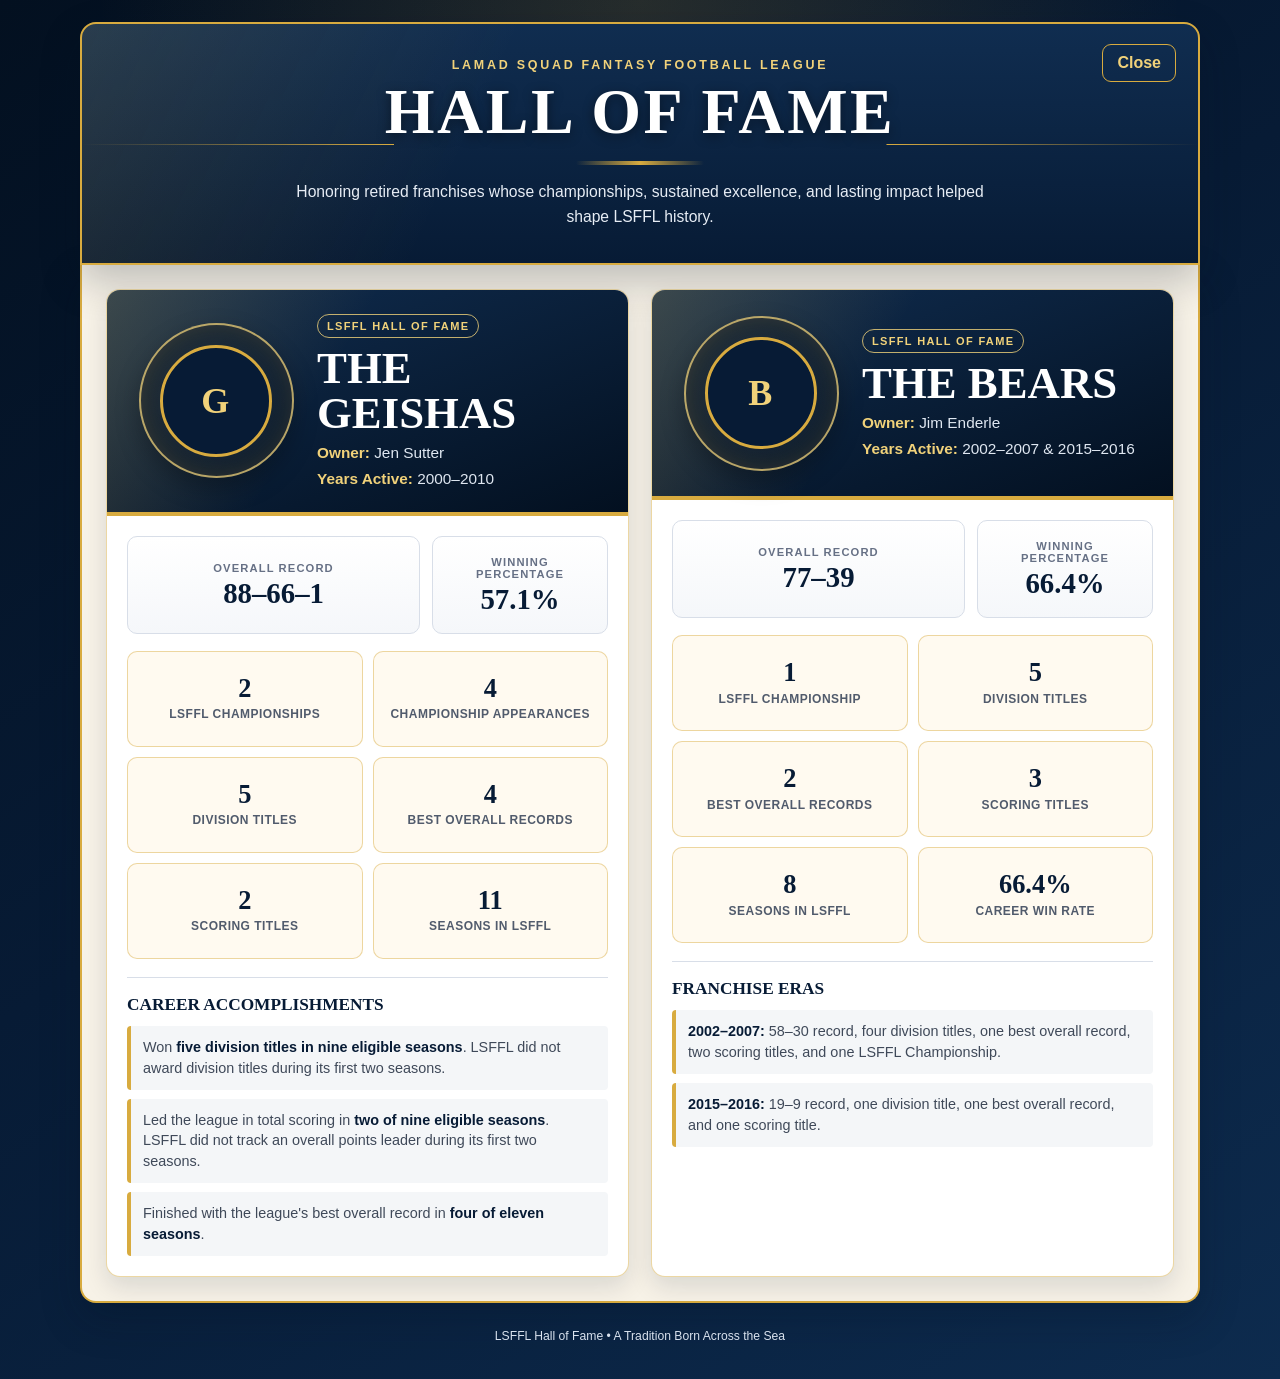
==== hall-of-fame.html @ a7449b53 "Create hall-of-fame.html" ====
<!DOCTYPE html>
<html lang="en">
<head>
  <meta charset="UTF-8">
  <meta name="viewport" content="width=device-width, initial-scale=1.0">

  <title>LSFFL Hall of Fame</title>

  <style>
    :root {
      --navy: #071b35;
      --navy-light: #102d50;
      --navy-dark: #031020;
      --gold: #d8ab3f;
      --gold-light: #f1d27a;
      --cream: #f7f2e7;
      --white: #ffffff;
      --text: #172033;
      --muted: #667085;
      --border: rgba(216, 171, 63, 0.48);
      --shadow: 0 16px 40px rgba(3, 16, 32, 0.24);
    }

    * {
      box-sizing: border-box;
    }

    html {
      scroll-behavior: smooth;
    }

    body {
      margin: 0;
      min-height: 100vh;
      color: var(--text);
      font-family: Arial, Helvetica, sans-serif;
      background:
        radial-gradient(circle at top, rgba(216, 171, 63, 0.16), transparent 34rem),
        linear-gradient(145deg, var(--navy-dark), var(--navy) 45%, #0d2b4e);
    }

    button,
    a {
      font: inherit;
    }

    .page-shell {
      width: min(1120px, calc(100% - 28px));
      margin: 0 auto;
      padding: 22px 0 34px;
    }

    .close-button {
      position: absolute;
      top: 20px;
      right: 22px;
      z-index: 2;
      border: 1px solid var(--gold);
      border-radius: 9px;
      padding: 9px 14px;
      background: transparent;
      color: var(--gold-light);
      font-weight: 700;
      cursor: pointer;
    }

    .close-button:hover {
      color: var(--navy-dark);
      background: var(--gold-light);
    }

    .hof-header {
      position: relative;
      overflow: hidden;
      padding: 34px 24px;
      text-align: center;
      color: var(--white);
      border: 2px solid var(--gold);
      border-radius: 16px 16px 0 0;
      background:
        linear-gradient(115deg, rgba(216, 171, 63, 0.13), transparent 36%),
        linear-gradient(180deg, var(--navy-light), var(--navy));
      box-shadow: var(--shadow);
    }

    .hof-header::before,
    .hof-header::after {
      content: "";
      position: absolute;
      top: 50%;
      width: 28%;
      height: 1px;
      background: linear-gradient(90deg, transparent, var(--gold));
    }

    .hof-header::before {
      left: 0;
    }

    .hof-header::after {
      right: 0;
      transform: rotate(180deg);
    }

    .eyebrow {
      margin: 0 0 8px;
      color: var(--gold-light);
      font-size: 0.78rem;
      font-weight: 800;
      letter-spacing: 0.22em;
      text-transform: uppercase;
    }

    .hof-header h1 {
      margin: 0;
      font-family: Georgia, "Times New Roman", serif;
      font-size: clamp(2rem, 6vw, 4rem);
      line-height: 1;
      letter-spacing: 0.04em;
      text-transform: uppercase;
      text-shadow: 0 3px 12px rgba(0, 0, 0, 0.45);
    }

    .header-rule {
      width: 128px;
      height: 4px;
      margin: 17px auto 14px;
      border-radius: 999px;
      background: linear-gradient(90deg, transparent, var(--gold), transparent);
    }

    .hof-header p:last-child {
      max-width: 700px;
      margin: 0 auto;
      color: #e7edf5;
      font-size: 0.98rem;
      line-height: 1.6;
    }

    .hof-content {
      padding: 24px;
      border-right: 2px solid var(--gold);
      border-bottom: 2px solid var(--gold);
      border-left: 2px solid var(--gold);
      border-radius: 0 0 16px 16px;
      background: var(--cream);
      box-shadow: var(--shadow);
    }

    .inductee-grid {
      display: grid;
      grid-template-columns: repeat(2, minmax(0, 1fr));
      gap: 22px;
    }

    .inductee-card {
      overflow: hidden;
      border: 1px solid var(--border);
      border-radius: 14px;
      background: var(--white);
      box-shadow: 0 10px 24px rgba(7, 27, 53, 0.12);
    }

    .team-banner {
      position: relative;
      min-height: 210px;
      display: grid;
      grid-template-columns: 170px minmax(0, 1fr);
      align-items: center;
      gap: 16px;
      padding: 24px;
      color: var(--white);
      background:
        linear-gradient(120deg, rgba(216, 171, 63, 0.22), transparent 42%),
        linear-gradient(160deg, var(--navy-light), var(--navy-dark));
      border-bottom: 4px solid var(--gold);
    }

    .helmet-wrap {
      position: relative;
      width: 155px;
      height: 155px;
      display: grid;
      place-items: center;
      margin: 0 auto;
      border: 2px solid rgba(241, 210, 122, 0.75);
      border-radius: 50%;
      background:
        radial-gradient(circle, rgba(255, 255, 255, 0.12), rgba(255, 255, 255, 0.025) 65%),
        rgba(3, 16, 32, 0.55);
      box-shadow:
        inset 0 0 26px rgba(216, 171, 63, 0.18),
        0 10px 24px rgba(0, 0, 0, 0.28);
    }

    .team-helmet {
      display: block;
      width: 132px;
      height: 132px;
      object-fit: contain;
      filter: drop-shadow(0 8px 8px rgba(0, 0, 0, 0.42));
    }

    .helmet-fallback {
      display: none;
      width: 112px;
      height: 112px;
      place-items: center;
      border: 3px solid var(--gold);
      border-radius: 50%;
      color: var(--gold-light);
      font-family: Georgia, "Times New Roman", serif;
      font-size: 2.25rem;
      font-weight: 900;
      letter-spacing: 0.04em;
      background: var(--navy);
    }

    .team-heading {
      min-width: 0;
    }

    .inducted-label {
      display: inline-block;
      margin-bottom: 8px;
      padding: 5px 9px;
      border: 1px solid rgba(241, 210, 122, 0.8);
      border-radius: 999px;
      color: var(--gold-light);
      font-size: 0.69rem;
      font-weight: 800;
      letter-spacing: 0.12em;
      text-transform: uppercase;
    }

    .team-heading h2 {
      margin: 0;
      color: var(--white);
      font-family: Georgia, "Times New Roman", serif;
      font-size: clamp(1.85rem, 4vw, 2.8rem);
      line-height: 1;
      text-transform: uppercase;
    }

    .owner-line,
    .years-line {
      margin: 8px 0 0;
      color: #dfe7f1;
      font-size: 0.96rem;
    }

    .owner-line strong,
    .years-line strong {
      color: var(--gold-light);
    }

    .card-body {
      padding: 20px;
    }

    .stat-highlight {
      display: grid;
      grid-template-columns: 1.25fr 0.75fr;
      gap: 12px;
      margin-bottom: 17px;
    }

    .record-box,
    .percentage-box {
      min-height: 98px;
      display: grid;
      align-content: center;
      padding: 14px;
      text-align: center;
      border: 1px solid #d8dee8;
      border-radius: 10px;
      background: linear-gradient(180deg, #ffffff, #f5f7fa);
    }

    .stat-label {
      display: block;
      margin-bottom: 5px;
      color: var(--muted);
      font-size: 0.7rem;
      font-weight: 800;
      letter-spacing: 0.1em;
      text-transform: uppercase;
    }

    .record-number,
    .percentage-number {
      display: block;
      color: var(--navy);
      font-family: Georgia, "Times New Roman", serif;
      font-size: 1.8rem;
      font-weight: 900;
      line-height: 1;
    }

    .achievement-grid {
      display: grid;
      grid-template-columns: repeat(2, minmax(0, 1fr));
      gap: 10px;
      margin: 0;
    }

    .achievement {
      min-height: 96px;
      display: grid;
      align-content: center;
      padding: 13px 11px;
      text-align: center;
      border: 1px solid rgba(216, 171, 63, 0.46);
      border-radius: 10px;
      background: #fffaf0;
    }

    .achievement strong {
      display: block;
      color: var(--navy);
      font-family: Georgia, "Times New Roman", serif;
      font-size: 1.65rem;
      line-height: 1;
    }

    .achievement span {
      display: block;
      margin-top: 6px;
      color: #515b6c;
      font-size: 0.75rem;
      font-weight: 800;
      line-height: 1.3;
      letter-spacing: 0.04em;
      text-transform: uppercase;
    }

    .era-section {
      margin-top: 18px;
      padding-top: 17px;
      border-top: 1px solid #d8dee8;
    }

    .era-section h3 {
      margin: 0 0 11px;
      color: var(--navy);
      font-family: Georgia, "Times New Roman", serif;
      font-size: 1.08rem;
      text-transform: uppercase;
    }

    .era-list {
      display: grid;
      gap: 9px;
    }

    .era-row {
      padding: 11px 12px;
      border-left: 4px solid var(--gold);
      border-radius: 4px;
      color: #3f4959;
      font-size: 0.9rem;
      line-height: 1.45;
      background: #f4f6f8;
    }

    .era-row strong {
      color: var(--navy);
    }

    .footer-note {
      margin: 24px 0 0;
      text-align: center;
      color: #d9e2ee;
      font-size: 0.76rem;
      line-height: 1.5;
    }

    @media (max-width: 860px) {
      .inductee-grid {
        grid-template-columns: 1fr;
      }
    }

    @media (max-width: 560px) {
      .page-shell {
        width: min(100% - 16px, 1120px);
        padding-top: 10px;
      }

      .hof-header,
      .hof-content {
        padding-right: 14px;
        padding-left: 14px;
      }

      .close-button {
        top: 12px;
        right: 12px;
        padding: 8px 10px;
      }

      .team-banner {
        grid-template-columns: 1fr;
        text-align: center;
      }

      .stat-highlight {
        grid-template-columns: 1fr;
      }

      .achievement-grid {
        grid-template-columns: 1fr 1fr;
      }
    }

    @media (max-width: 390px) {
      .achievement-grid {
        grid-template-columns: 1fr;
      }
    }

    @media print {
      body {
        background: var(--white);
      }

      .page-shell {
        width: 100%;
        padding: 0;
      }

      .hof-header,
      .hof-content {
        box-shadow: none;
      }

      .inductee-card {
        break-inside: avoid;
        box-shadow: none;
      }
    }
  </style>
</head>

<body>
  <main class="page-shell">

    <header class="hof-header">
      <button class="close-button" type="button" onclick="window.close()">Close</button>
      <p class="eyebrow">Lamad Squad Fantasy Football League</p>
      <h1>Hall of Fame</h1>
      <div class="header-rule"></div>
      <p>
        Honoring retired franchises whose championships, sustained excellence,
        and lasting impact helped shape LSFFL history.
      </p>
    </header>

    <section class="hof-content" aria-label="LSFFL Hall of Fame inductees">
      <div class="inductee-grid">

        <!-- =========================================================
             THE GEISHAS
             Upload the Geishas helmet to:
             images/hall-of-fame/geishas.png
             ========================================================= -->
        <article class="inductee-card">
          <div class="team-banner">
            <div class="helmet-wrap">
              <img
                class="team-helmet"
                src="images/hall-of-fame/geishas.png"
                alt="The Geishas helmet"
                onerror="showHelmetFallback(this)"
              >
              <div class="helmet-fallback" aria-label="Geishas helmet placeholder">
                G
              </div>
            </div>

            <div class="team-heading">
              <span class="inducted-label">LSFFL Hall of Fame</span>
              <h2>The Geishas</h2>
              <p class="owner-line"><strong>Owner:</strong> Jen Sutter</p>
              <p class="years-line"><strong>Years Active:</strong> 2000–2010</p>
            </div>
          </div>

          <div class="card-body">
            <div class="stat-highlight">
              <div class="record-box">
                <span class="stat-label">Overall Record</span>
                <span class="record-number">88–66–1</span>
              </div>

              <div class="percentage-box">
                <span class="stat-label">Winning Percentage</span>
                <span class="percentage-number">57.1%</span>
              </div>
            </div>

            <div class="achievement-grid">
              <div class="achievement">
                <strong>2</strong>
                <span>LSFFL Championships</span>
              </div>

              <div class="achievement">
                <strong>4</strong>
                <span>Championship Appearances</span>
              </div>

              <div class="achievement">
                <strong>5</strong>
                <span>Division Titles</span>
              </div>

              <div class="achievement">
                <strong>4</strong>
                <span>Best Overall Records</span>
              </div>

              <div class="achievement">
                <strong>2</strong>
                <span>Scoring Titles</span>
              </div>

              <div class="achievement">
                <strong>11</strong>
                <span>Seasons in LSFFL</span>
              </div>
            </div>

            <div class="era-section">
              <h3>Career Accomplishments</h3>
              <div class="era-list">
                <div class="era-row">
                  Won <strong>five division titles in nine eligible seasons</strong>.
                  LSFFL did not award division titles during its first two seasons.
                </div>

                <div class="era-row">
                  Led the league in total scoring in
                  <strong>two of nine eligible seasons</strong>.
                  LSFFL did not track an overall points leader during its first two seasons.
                </div>

                <div class="era-row">
                  Finished with the league's best overall record in
                  <strong>four of eleven seasons</strong>.
                </div>
              </div>
            </div>
          </div>
        </article>

        <!-- =========================================================
             THE BEARS
             Upload the Bears helmet to:
             images/hall-of-fame/bears.png
             ========================================================= -->
        <article class="inductee-card">
          <div class="team-banner">
            <div class="helmet-wrap">
              <img
                class="team-helmet"
                src="images/hall-of-fame/bears.png"
                alt="The Bears helmet"
                onerror="showHelmetFallback(this)"
              >
              <div class="helmet-fallback" aria-label="Bears helmet placeholder">
                B
              </div>
            </div>

            <div class="team-heading">
              <span class="inducted-label">LSFFL Hall of Fame</span>
              <h2>The Bears</h2>
              <p class="owner-line"><strong>Owner:</strong> Jim Enderle</p>
              <p class="years-line"><strong>Years Active:</strong> 2002–2007 &amp; 2015–2016</p>
            </div>
          </div>

          <div class="card-body">
            <div class="stat-highlight">
              <div class="record-box">
                <span class="stat-label">Overall Record</span>
                <span class="record-number">77–39</span>
              </div>

              <div class="percentage-box">
                <span class="stat-label">Winning Percentage</span>
                <span class="percentage-number">66.4%</span>
              </div>
            </div>

            <div class="achievement-grid">
              <div class="achievement">
                <strong>1</strong>
                <span>LSFFL Championship</span>
              </div>

              <div class="achievement">
                <strong>5</strong>
                <span>Division Titles</span>
              </div>

              <div class="achievement">
                <strong>2</strong>
                <span>Best Overall Records</span>
              </div>

              <div class="achievement">
                <strong>3</strong>
                <span>Scoring Titles</span>
              </div>

              <div class="achievement">
                <strong>8</strong>
                <span>Seasons in LSFFL</span>
              </div>

              <div class="achievement">
                <strong>66.4%</strong>
                <span>Career Win Rate</span>
              </div>
            </div>

            <div class="era-section">
              <h3>Franchise Eras</h3>
              <div class="era-list">
                <div class="era-row">
                  <strong>2002–2007:</strong> 58–30 record, four division titles,
                  one best overall record, two scoring titles, and one LSFFL Championship.
                </div>

                <div class="era-row">
                  <strong>2015–2016:</strong> 19–9 record, one division title,
                  one best overall record, and one scoring title.
                </div>
              </div>
            </div>
          </div>
        </article>

      </div>
    </section>

    <p class="footer-note">
      LSFFL Hall of Fame &bull; A Tradition Born Across the Sea
    </p>
  </main>

  <script>
    function showHelmetFallback(image) {
      image.style.display = "none";

      const fallback = image.nextElementSibling;
      if (fallback) {
        fallback.style.display = "grid";
      }
    }
  </script>
</body>
</html>
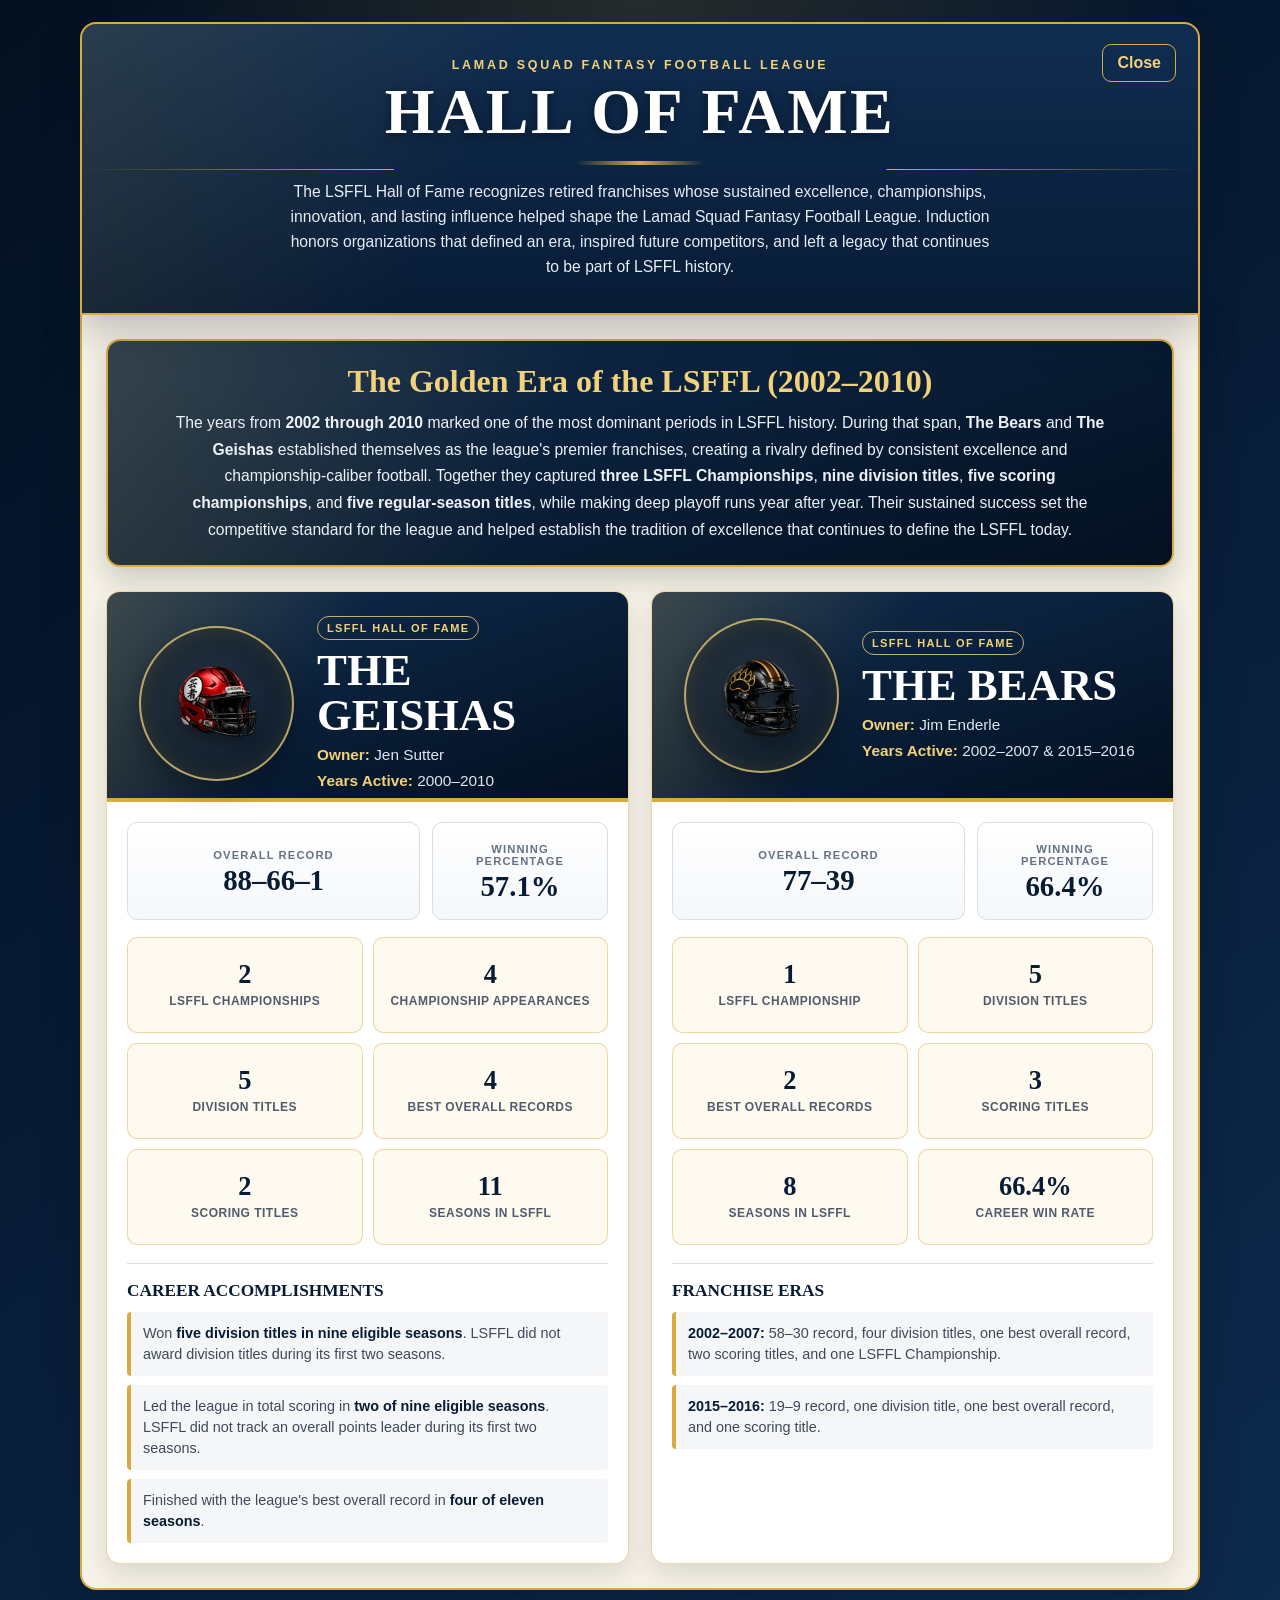
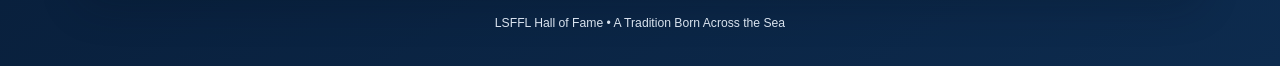
==== commit 82ca40d3: "Update hall-of-fame.html" ====
--- a/hall-of-fame.html
+++ b/hall-of-fame.html
@@ -147,6 +147,36 @@
       box-shadow: var(--shadow);
     }
 
+    .golden-era {
+      margin: 0 0 24px;
+      padding: 22px 24px;
+      border: 2px solid var(--gold);
+      border-radius: 14px;
+      color: var(--white);
+      background:
+        linear-gradient(115deg, rgba(216, 171, 63, 0.18), transparent 42%),
+        linear-gradient(160deg, var(--navy-light), var(--navy-dark));
+      box-shadow: 0 12px 26px rgba(3, 16, 32, 0.18);
+    }
+
+    .golden-era h2 {
+      margin: 0 0 10px;
+      color: var(--gold-light);
+      font-family: Georgia, "Times New Roman", serif;
+      font-size: clamp(1.45rem, 3vw, 2rem);
+      line-height: 1.15;
+      text-align: center;
+    }
+
+    .golden-era p {
+      max-width: 940px;
+      margin: 0 auto;
+      color: #edf2f8;
+      font-size: 0.98rem;
+      line-height: 1.7;
+      text-align: center;
+    }
+
     .inductee-grid {
       display: grid;
       grid-template-columns: repeat(2, minmax(0, 1fr));
@@ -163,6 +193,7 @@
 
     .team-banner {
       position: relative;
+      height: 210px;
       min-height: 210px;
       display: grid;
       grid-template-columns: 170px minmax(0, 1fr);
@@ -400,6 +431,8 @@
       }
 
       .team-banner {
+        height: auto;
+        min-height: 0;
         grid-template-columns: 1fr;
         text-align: center;
       }
@@ -451,12 +484,32 @@
       <h1>Hall of Fame</h1>
       <div class="header-rule"></div>
       <p>
-        Honoring retired franchises whose championships, sustained excellence,
-        and lasting impact helped shape LSFFL history.
+        The LSFFL Hall of Fame recognizes retired franchises whose sustained excellence,
+        championships, innovation, and lasting influence helped shape the Lamad Squad
+        Fantasy Football League. Induction honors organizations that defined an era,
+        inspired future competitors, and left a legacy that continues to be part of
+        LSFFL history.
       </p>
     </header>
 
     <section class="hof-content" aria-label="LSFFL Hall of Fame inductees">
+      <section class="golden-era" aria-labelledby="golden-era-title">
+        <h2 id="golden-era-title">The Golden Era of the LSFFL (2002–2010)</h2>
+        <p>
+          The years from <strong>2002 through 2010</strong> marked one of the most dominant
+          periods in LSFFL history. During that span, <strong>The Bears</strong> and
+          <strong>The Geishas</strong> established themselves as the league's premier
+          franchises, creating a rivalry defined by consistent excellence and
+          championship-caliber football. Together they captured
+          <strong>three LSFFL Championships</strong>, <strong>nine division titles</strong>,
+          <strong>five scoring championships</strong>, and
+          <strong>five regular-season titles</strong>, while making deep playoff runs year
+          after year. Their sustained success set the competitive standard for the league
+          and helped establish the tradition of excellence that continues to define the
+          LSFFL today.
+        </p>
+      </section>
+
       <div class="inductee-grid">
 
         <!-- =========================================================
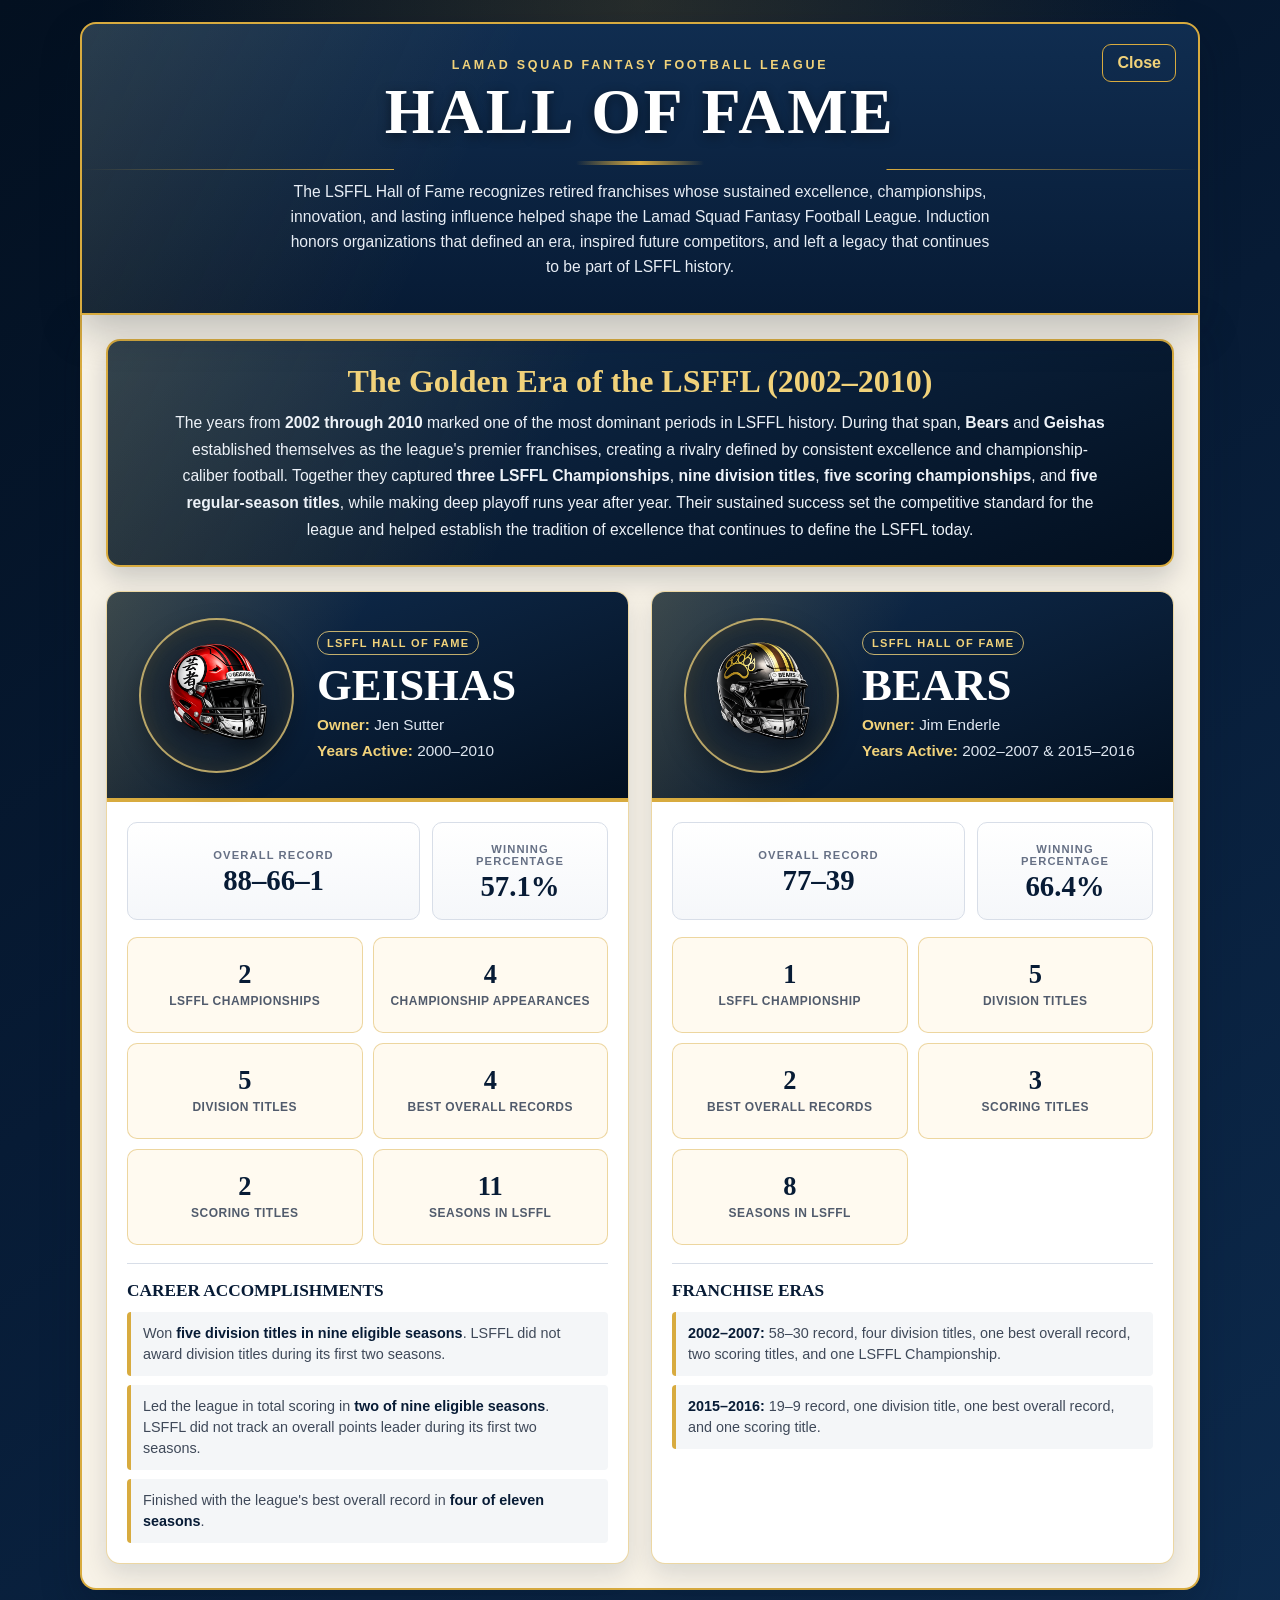
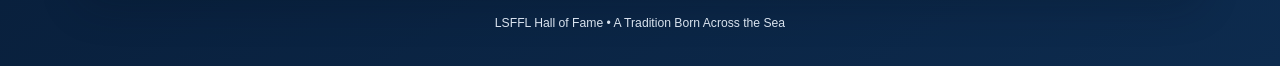
==== commit 5784783c: "Update hall-of-fame.html" ====
--- a/hall-of-fame.html
+++ b/hall-of-fame.html
@@ -497,8 +497,8 @@
         <h2 id="golden-era-title">The Golden Era of the LSFFL (2002–2010)</h2>
         <p>
           The years from <strong>2002 through 2010</strong> marked one of the most dominant
-          periods in LSFFL history. During that span, <strong>The Bears</strong> and
-          <strong>The Geishas</strong> established themselves as the league's premier
+          periods in LSFFL history. During that span, <strong>Bears</strong> and
+          <strong>Geishas</strong> established themselves as the league's premier
           franchises, creating a rivalry defined by consistent excellence and
           championship-caliber football. Together they captured
           <strong>three LSFFL Championships</strong>, <strong>nine division titles</strong>,
@@ -513,7 +513,7 @@
       <div class="inductee-grid">
 
         <!-- =========================================================
-             THE GEISHAS
+             GEISHAS
              Upload the Geishas helmet to:
              images/hall-of-fame/geishas.png
              ========================================================= -->
@@ -523,7 +523,7 @@
               <img
                 class="team-helmet"
                 src="images/hall-of-fame/geishas.png"
-                alt="The Geishas helmet"
+                alt="Geishas helmet"
                 onerror="showHelmetFallback(this)"
               >
               <div class="helmet-fallback" aria-label="Geishas helmet placeholder">
@@ -533,7 +533,7 @@
 
             <div class="team-heading">
               <span class="inducted-label">LSFFL Hall of Fame</span>
-              <h2>The Geishas</h2>
+              <h2>Geishas</h2>
               <p class="owner-line"><strong>Owner:</strong> Jen Sutter</p>
               <p class="years-line"><strong>Years Active:</strong> 2000–2010</p>
             </div>
@@ -608,7 +608,7 @@
         </article>
 
         <!-- =========================================================
-             THE BEARS
+             BEARS
              Upload the Bears helmet to:
              images/hall-of-fame/bears.png
              ========================================================= -->
@@ -618,7 +618,7 @@
               <img
                 class="team-helmet"
                 src="images/hall-of-fame/bears.png"
-                alt="The Bears helmet"
+                alt="Bears helmet"
                 onerror="showHelmetFallback(this)"
               >
               <div class="helmet-fallback" aria-label="Bears helmet placeholder">
@@ -628,7 +628,7 @@
 
             <div class="team-heading">
               <span class="inducted-label">LSFFL Hall of Fame</span>
-              <h2>The Bears</h2>
+              <h2>Bears</h2>
               <p class="owner-line"><strong>Owner:</strong> Jim Enderle</p>
               <p class="years-line"><strong>Years Active:</strong> 2002–2007 &amp; 2015–2016</p>
             </div>
@@ -673,10 +673,6 @@
                 <span>Seasons in LSFFL</span>
               </div>
 
-              <div class="achievement">
-                <strong>66.4%</strong>
-                <span>Career Win Rate</span>
-              </div>
             </div>
 
             <div class="era-section">
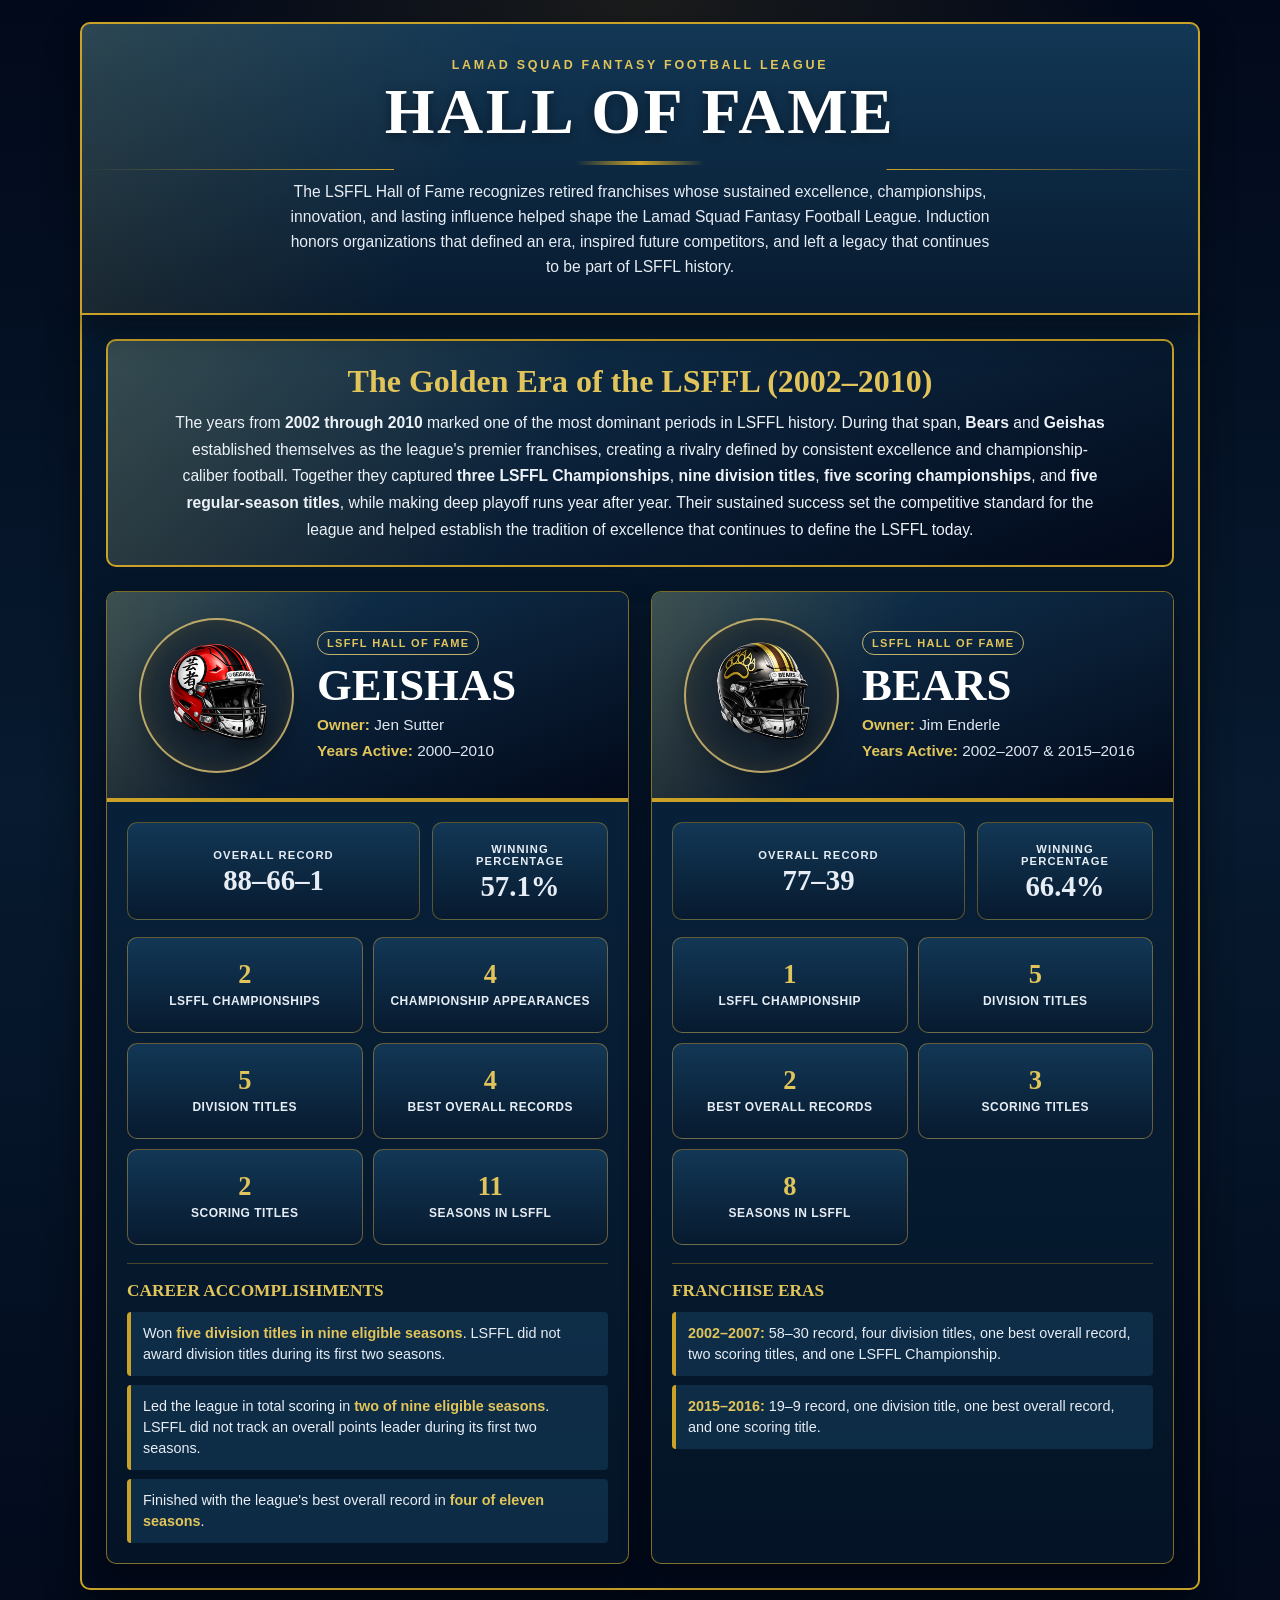
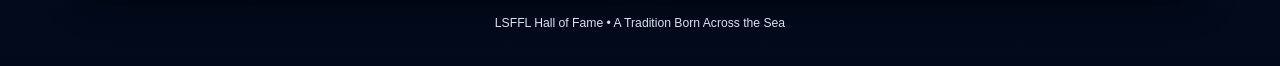
==== commit f91f8a59: "Update hall-of-fame.html" ====
--- a/hall-of-fame.html
+++ b/hall-of-fame.html
@@ -8,17 +8,19 @@
 
   <style>
     :root {
-      --navy: #071b35;
-      --navy-light: #102d50;
-      --navy-dark: #031020;
-      --gold: #d8ab3f;
-      --gold-light: #f1d27a;
-      --cream: #f7f2e7;
+      --navy: #071a2f;
+      --navy-light: #123755;
+      --navy-dark: #02091a;
+      --gold: #c9a227;
+      --gold-light: #e1c45a;
+      --cream: #071a2f;
       --white: #ffffff;
-      --text: #172033;
-      --muted: #667085;
-      --border: rgba(216, 171, 63, 0.48);
-      --shadow: 0 16px 40px rgba(3, 16, 32, 0.24);
+      --text: #f7f3e8;
+      --muted: #aebdcd;
+      --border: rgba(201, 162, 39, 0.56);
+      --shadow:
+        0 14px 34px rgba(0, 0, 0, 0.42),
+        inset 0 0 24px rgba(255, 255, 255, 0.018);
     }
 
     * {
@@ -35,8 +37,8 @@
       color: var(--text);
       font-family: Arial, Helvetica, sans-serif;
       background:
-        radial-gradient(circle at top, rgba(216, 171, 63, 0.16), transparent 34rem),
-        linear-gradient(145deg, var(--navy-dark), var(--navy) 45%, #0d2b4e);
+        radial-gradient(circle at top, rgba(201, 162, 39, 0.12), transparent 32rem),
+        linear-gradient(180deg, #02091a 0%, #071a2f 48%, #02091a 100%);
     }
 
     button,
@@ -48,25 +50,6 @@
       width: min(1120px, calc(100% - 28px));
       margin: 0 auto;
       padding: 22px 0 34px;
-    }
-
-    .close-button {
-      position: absolute;
-      top: 20px;
-      right: 22px;
-      z-index: 2;
-      border: 1px solid var(--gold);
-      border-radius: 9px;
-      padding: 9px 14px;
-      background: transparent;
-      color: var(--gold-light);
-      font-weight: 700;
-      cursor: pointer;
-    }
-
-    .close-button:hover {
-      color: var(--navy-dark);
-      background: var(--gold-light);
     }
 
     .hof-header {
@@ -76,7 +59,7 @@
       text-align: center;
       color: var(--white);
       border: 2px solid var(--gold);
-      border-radius: 16px 16px 0 0;
+      border-radius: 10px 10px 0 0;
       background:
         linear-gradient(115deg, rgba(216, 171, 63, 0.13), transparent 36%),
         linear-gradient(180deg, var(--navy-light), var(--navy));
@@ -142,8 +125,9 @@
       border-right: 2px solid var(--gold);
       border-bottom: 2px solid var(--gold);
       border-left: 2px solid var(--gold);
-      border-radius: 0 0 16px 16px;
-      background: var(--cream);
+      border-radius: 0 0 10px 10px;
+      background:
+        linear-gradient(180deg, rgba(7, 26, 47, 0.99), rgba(2, 9, 26, 0.99));
       box-shadow: var(--shadow);
     }
 
@@ -151,7 +135,7 @@
       margin: 0 0 24px;
       padding: 22px 24px;
       border: 2px solid var(--gold);
-      border-radius: 14px;
+      border-radius: 10px;
       color: var(--white);
       background:
         linear-gradient(115deg, rgba(216, 171, 63, 0.18), transparent 42%),
@@ -186,8 +170,9 @@
     .inductee-card {
       overflow: hidden;
       border: 1px solid var(--border);
-      border-radius: 14px;
-      background: var(--white);
+      border-radius: 10px;
+      background:
+        linear-gradient(180deg, rgba(9, 37, 64, 0.98), rgba(4, 20, 38, 0.98));
       box-shadow: 0 10px 24px rgba(7, 27, 53, 0.12);
     }
 
@@ -303,15 +288,15 @@
       align-content: center;
       padding: 14px;
       text-align: center;
-      border: 1px solid #d8dee8;
+      border: 1px solid rgba(201, 162, 39, 0.42);
       border-radius: 10px;
-      background: linear-gradient(180deg, #ffffff, #f5f7fa);
+      background: linear-gradient(180deg, #123755, #071a2f);
     }
 
     .stat-label {
       display: block;
       margin-bottom: 5px;
-      color: var(--muted);
+      color: #c5d1de;
       font-size: 0.7rem;
       font-weight: 800;
       letter-spacing: 0.1em;
@@ -321,7 +306,7 @@
     .record-number,
     .percentage-number {
       display: block;
-      color: var(--navy);
+      color: var(--gold-light);
       font-family: Georgia, "Times New Roman", serif;
       font-size: 1.8rem;
       font-weight: 900;
@@ -343,12 +328,12 @@
       text-align: center;
       border: 1px solid rgba(216, 171, 63, 0.46);
       border-radius: 10px;
-      background: #fffaf0;
+      background: linear-gradient(180deg, #123755, #071a2f);
     }
 
     .achievement strong {
       display: block;
-      color: var(--navy);
+      color: var(--gold-light);
       font-family: Georgia, "Times New Roman", serif;
       font-size: 1.65rem;
       line-height: 1;
@@ -357,7 +342,7 @@
     .achievement span {
       display: block;
       margin-top: 6px;
-      color: #515b6c;
+      color: #d9e2ee;
       font-size: 0.75rem;
       font-weight: 800;
       line-height: 1.3;
@@ -368,12 +353,12 @@
     .era-section {
       margin-top: 18px;
       padding-top: 17px;
-      border-top: 1px solid #d8dee8;
+      border-top: 1px solid rgba(201, 162, 39, 0.35);
     }
 
     .era-section h3 {
       margin: 0 0 11px;
-      color: var(--navy);
+      color: var(--gold-light);
       font-family: Georgia, "Times New Roman", serif;
       font-size: 1.08rem;
       text-transform: uppercase;
@@ -388,14 +373,14 @@
       padding: 11px 12px;
       border-left: 4px solid var(--gold);
       border-radius: 4px;
-      color: #3f4959;
+      color: #e7edf5;
       font-size: 0.9rem;
       line-height: 1.45;
-      background: #f4f6f8;
+      background: rgba(18, 55, 85, 0.68);
     }
 
     .era-row strong {
-      color: var(--navy);
+      color: var(--gold-light);
     }
 
     .footer-note {
@@ -424,12 +409,6 @@
         padding-left: 14px;
       }
 
-      .close-button {
-        top: 12px;
-        right: 12px;
-        padding: 8px 10px;
-      }
-
       .team-banner {
         height: auto;
         min-height: 0;
@@ -454,7 +433,8 @@
 
     @media print {
       body {
-        background: var(--white);
+        background:
+        linear-gradient(180deg, rgba(9, 37, 64, 0.98), rgba(4, 20, 38, 0.98));
       }
 
       .page-shell {
@@ -472,6 +452,35 @@
         box-shadow: none;
       }
     }
+
+    .card-body,
+    .card-body p,
+    .card-body span,
+    .card-body div,
+    .era-section,
+    .era-row {
+      color: #e7edf5;
+    }
+
+    .record-number,
+    .percentage-number,
+    .achievement strong,
+    .era-section h3,
+    .era-row strong {
+      color: var(--gold-light);
+    }
+
+    .inductee-card {
+      border: 1px solid rgba(201, 162, 39, 0.62);
+      box-shadow:
+        0 12px 28px rgba(0, 0, 0, 0.34),
+        inset 0 0 20px rgba(255, 255, 255, 0.015);
+    }
+
+    .hof-content {
+      border-color: var(--gold);
+    }
+
   </style>
 </head>
 
@@ -479,8 +488,7 @@
   <main class="page-shell">
 
     <header class="hof-header">
-      <button class="close-button" type="button" onclick="window.close()">Close</button>
-      <p class="eyebrow">Lamad Squad Fantasy Football League</p>
+<p class="eyebrow">Lamad Squad Fantasy Football League</p>
       <h1>Hall of Fame</h1>
       <div class="header-rule"></div>
       <p>
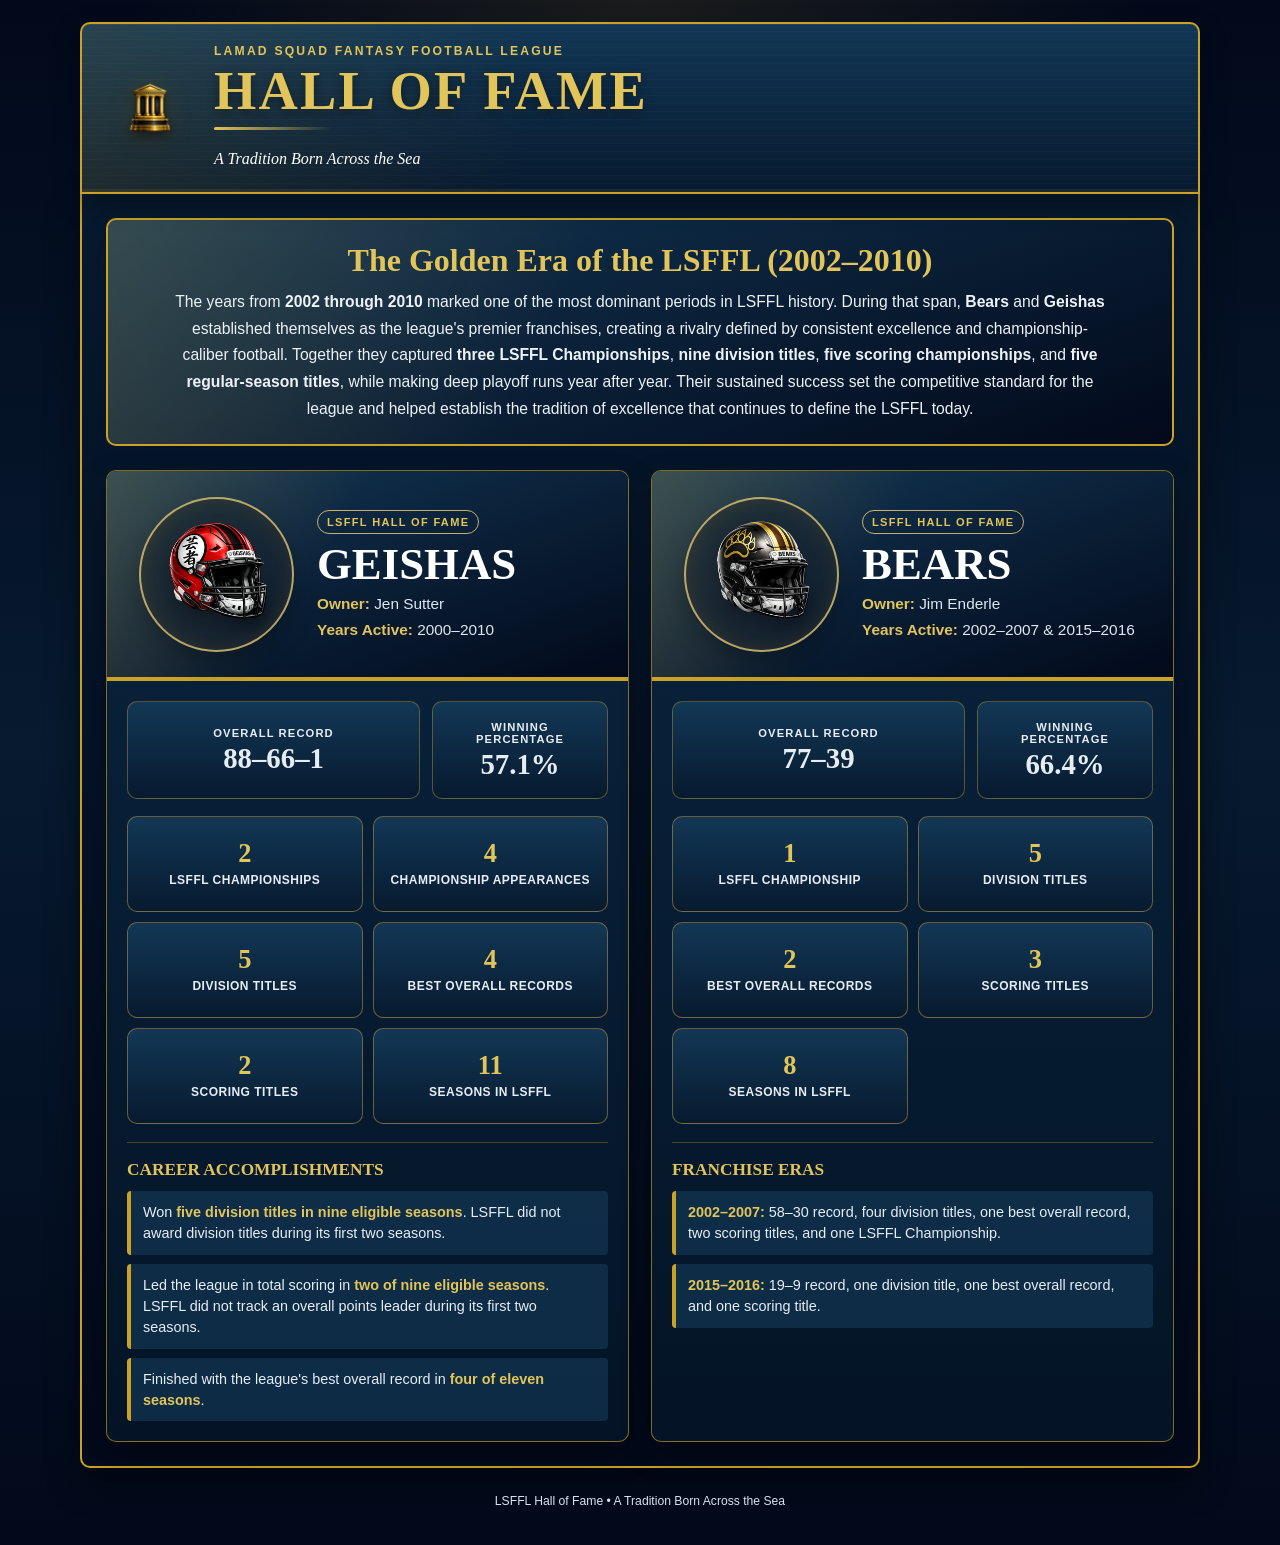
==== commit 3d5f1d19: "Update hall-of-fame.html" ====
--- a/hall-of-fame.html
+++ b/hall-of-fame.html
@@ -54,70 +54,90 @@
 
     .hof-header {
       position: relative;
+      display: flex;
+      align-items: center;
+      gap: 18px;
       overflow: hidden;
-      padding: 34px 24px;
-      text-align: center;
+      padding: 20px 22px;
       color: var(--white);
       border: 2px solid var(--gold);
       border-radius: 10px 10px 0 0;
       background:
-        linear-gradient(115deg, rgba(216, 171, 63, 0.13), transparent 36%),
+        linear-gradient(90deg, rgba(201, 162, 39, 0.12), transparent 40%),
+        repeating-linear-gradient(0deg, rgba(255,255,255,.018) 0 1px, transparent 1px 8px),
         linear-gradient(180deg, var(--navy-light), var(--navy));
-      box-shadow: var(--shadow);
+      box-shadow:
+        0 10px 26px rgba(0,0,0,.34),
+        inset 0 1px 0 rgba(255,255,255,.05),
+        inset 0 -3px 0 rgba(201,162,39,.10);
     }
 
     .hof-header::before,
     .hof-header::after {
-      content: "";
-      position: absolute;
-      top: 50%;
-      width: 28%;
-      height: 1px;
-      background: linear-gradient(90deg, transparent, var(--gold));
-    }
-
-    .hof-header::before {
-      left: 0;
-    }
-
-    .hof-header::after {
-      right: 0;
-      transform: rotate(180deg);
+      content: none;
+    }
+
+    .hof-header-icon {
+      display: grid;
+      place-items: center;
+      width: 92px;
+      height: 92px;
+      flex: 0 0 92px;
+      object-fit: contain;
+      filter:
+        drop-shadow(0 5px 7px rgba(0,0,0,.62))
+        drop-shadow(0 0 10px rgba(201,162,39,.18));
+    }
+
+    .hof-header-copy {
+      min-width: 0;
+      text-align: left;
     }
 
     .eyebrow {
-      margin: 0 0 8px;
-      color: var(--gold-light);
-      font-size: 0.78rem;
+      margin: 0 0 6px;
+      color: var(--gold-light);
+      font-size: 0.76rem;
       font-weight: 800;
-      letter-spacing: 0.22em;
+      letter-spacing: 0.18em;
       text-transform: uppercase;
     }
 
     .hof-header h1 {
+      position: relative;
       margin: 0;
+      padding-bottom: 10px;
+      color: var(--gold-light);
       font-family: Georgia, "Times New Roman", serif;
-      font-size: clamp(2rem, 6vw, 4rem);
+      font-size: clamp(2rem, 5vw, 3.4rem);
       line-height: 1;
       letter-spacing: 0.04em;
       text-transform: uppercase;
       text-shadow: 0 3px 12px rgba(0, 0, 0, 0.45);
     }
 
+    .hof-header h1::after {
+      content: "";
+      display: block;
+      width: 118px;
+      height: 3px;
+      margin-top: 9px;
+      border-radius: 999px;
+      background: linear-gradient(90deg, var(--gold-light), rgba(225,196,90,0));
+    }
+
     .header-rule {
-      width: 128px;
-      height: 4px;
-      margin: 17px auto 14px;
-      border-radius: 999px;
-      background: linear-gradient(90deg, transparent, var(--gold), transparent);
+      display: none;
     }
 
     .hof-header p:last-child {
-      max-width: 700px;
-      margin: 0 auto;
-      color: #e7edf5;
-      font-size: 0.98rem;
-      line-height: 1.6;
+      max-width: 760px;
+      margin: 7px 0 0;
+      color: #ffffff;
+      font-family: Georgia, "Times New Roman", serif;
+      font-size: 1rem;
+      font-style: italic;
+      line-height: 1.55;
     }
 
     .hof-content {
@@ -409,6 +429,16 @@
         padding-left: 14px;
       }
 
+      .hof-header {
+        align-items: flex-start;
+      }
+
+      .hof-header-icon {
+        width: 76px;
+        height: 76px;
+        flex-basis: 76px;
+      }
+
       .team-banner {
         height: auto;
         min-height: 0;
@@ -488,16 +518,16 @@
   <main class="page-shell">
 
     <header class="hof-header">
-<p class="eyebrow">Lamad Squad Fantasy Football League</p>
-      <h1>Hall of Fame</h1>
-      <div class="header-rule"></div>
-      <p>
-        The LSFFL Hall of Fame recognizes retired franchises whose sustained excellence,
-        championships, innovation, and lasting influence helped shape the Lamad Squad
-        Fantasy Football League. Induction honors organizations that defined an era,
-        inspired future competitors, and left a legacy that continues to be part of
-        LSFFL history.
-      </p>
+      <img
+        class="hof-header-icon"
+        src="images/icons/hall-of-fame.png"
+        alt="LSFFL Hall of Fame"
+      >
+      <div class="hof-header-copy">
+        <p class="eyebrow">Lamad Squad Fantasy Football League</p>
+        <h1>Hall of Fame</h1>
+        <p>A Tradition Born Across the Sea</p>
+      </div>
     </header>
 
     <section class="hof-content" aria-label="LSFFL Hall of Fame inductees">
